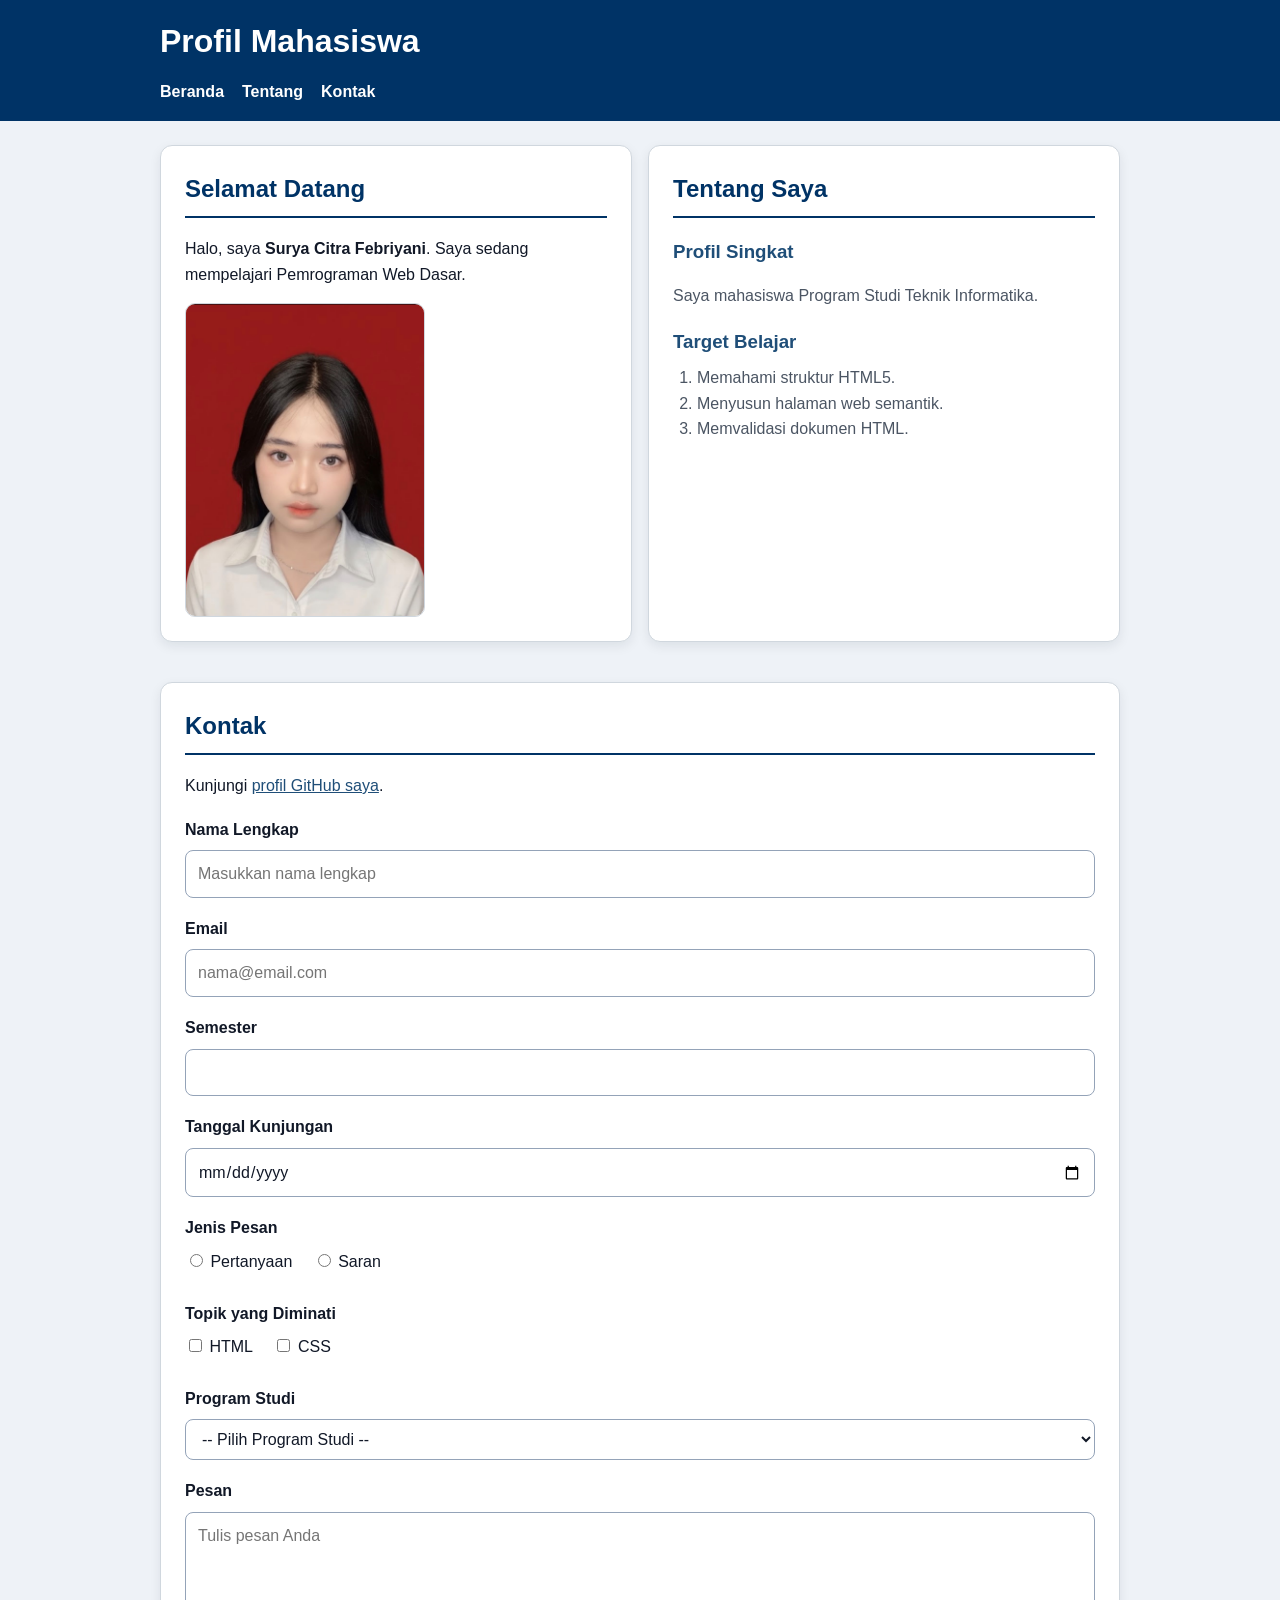
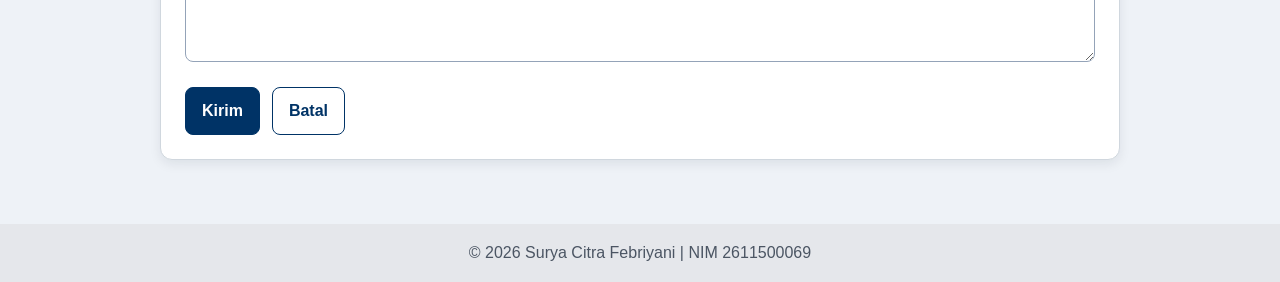
==== pertemuan-05/index.html @ 141464db "Siapkan baseline P5 dari artefak P4" ====
<!DOCTYPE html>
<html lang="id">
  <head>
    <meta charset="UTF-8" />
    <meta name="viewport" content="width=device-width, initial-scale=1.0" />
    <title>Profil Mahasiswa</title>
    <link rel="stylesheet" href="style.css" />
  </head>
  <body>
    <header class="site-header">
      <div class="container">
        <h1>Profil Mahasiswa</h1>
        <nav aria-label="Navigasi utama">
          <ul>
            <li><a href="#home">Beranda</a></li>
            <li><a href="#about">Tentang</a></li>
            <li><a href="#contact">Kontak</a></li>
          </ul>
        </nav>
      </div>
    </header>

    <main class="container">
      <section id="home" class="card">
        <h2>Selamat Datang</h2>
        <p>
          Halo, saya <strong>Surya Citra Febriyani</strong>. Saya sedang mempelajari
          Pemrograman Web Dasar.
        </p>
        <img src="img/foto-profil.jpg.jpeg" alt="Foto profil Surya Citra Febriyani" />
      </section>

      <section id="about" class="card">
        <h2>Tentang Saya</h2>
        <article>
          <h3>Profil Singkat</h3>
          <p>Saya mahasiswa Program Studi Teknik Informatika.</p>

          <h3>Target Belajar</h3>
          <ol>
            <li>Memahami struktur HTML5.</li>
            <li>Menyusun halaman web semantik.</li>
            <li>Memvalidasi dokumen HTML.</li>
          </ol>
        </article>
      </section>

      <section id="contact" class="card">
        <h2>Kontak</h2>
        <p>
          Kunjungi
          <a href="https://github.com/citrafbryy/2611500069-PWD-TI1A-2627O"
            >profil GitHub saya</a
          >.
        </p>

        <form action="index.html" method="get">
          <div class="form-group">
            <label for="nama">Nama Lengkap</label>
            <input
              class="input-form"
              type="text"
              id="nama"
              name="nama"
              placeholder="Masukkan nama lengkap"
              minlength="3"
              maxlength="50"
              required
            />
          </div>

          <div class="form-group">
            <label for="email">Email</label>
            <input
              class="input-form"
              type="email"
              id="email"
              name="email"
              placeholder="nama@email.com"
              required
            />
          </div>

          <div class="form-group">
            <label for="semester">Semester</label>
            <input
              class="input-form"
              type="number"
              id="semester"
              name="semester"
              min="1"
              max="14"
              required
            />
          </div>

          <div class="form-group">
            <label for="tanggal">Tanggal Kunjungan</label>
            <input
              class="input-form"
              type="date"
              id="tanggal"
              name="tanggal"
              required
            />
          </div>

          <div class="form-group radio-group">
            <p>Jenis Pesan</p>
            <label>
              <input
                type="radio"
                name="jenis_pesan"
                value="pertanyaan"
                required
              />
              Pertanyaan
            </label>
            <label>
              <input type="radio" name="jenis_pesan" value="saran" />
              Saran
            </label>
          </div>

          <div class="form-group checkbox-group">
            <p>Topik yang Diminati</p>
            <label>
              <input type="checkbox" name="minat" value="HTML" />
              HTML
            </label>
            <label>
              <input type="checkbox" name="minat" value="CSS" />
              CSS
            </label>
          </div>

          <div class="form-group">
            <label for="prodi">Program Studi</label>
            <select class="input-form" id="prodi" name="prodi" required>
              <option value="">-- Pilih Program Studi --</option>
              <option value="SI">Sistem Informasi</option>
              <option value="TI">Teknik Informatika</option>
            </select>
          </div>

          <div class="form-group">
            <label for="pesan">Pesan</label>
            <textarea
              class="input-form"
              id="pesan"
              name="pesan"
              rows="5"
              maxlength="300"
              placeholder="Tulis pesan Anda"
              required
            ></textarea>
          </div>

          <div class="button-row">
            <button type="submit">Kirim</button>
            <button type="reset" class="secondary">Batal</button>
          </div>
        </form>
      </section>
    </main>

    <footer class="site-footer">
      <div class="container">
        <p>&copy; 2026 Surya Citra Febriyani | NIM 2611500069</p>
      </div>
    </footer>
  </body>
</html>
---- pertemuan-05/style.css ----
:root {
  --primary: #003366;
  --secondary: #1f4e78;
  --background: #eef2f7;
  --surface: #ffffff;
  --border: #d0d7de;
  --text: #111827;
  --muted: #4b5563;
  --shadow: rgba(15, 23, 42, 0.08);
}

* {
  box-sizing: border-box;
}

body {
  margin: 0;
  color: var(--text);
  background: var(--background);
  font-family: Arial, sans-serif;
  line-height: 1.6;
}

.container {
  width: min(960px, 90%);
  margin: 0 auto;
}

.site-header {
  padding: 16px 0;
  color: var(--surface);
  background: var(--primary);
}

.site-header h1 {
  margin: 0 0 12px;
  font-size: 2rem;
}

.site-header nav ul {
  display: flex;
  flex-wrap: wrap;
  gap: 18px;
  margin: 0;
  padding: 0;
  list-style: none;
}

.site-header a {
  color: inherit;
  font-weight: 600;
  text-decoration: none;
}

.site-header a:hover,
.site-header a:focus-visible {
  text-decoration: underline;
}

main {
  display: grid;
  grid-template-columns: 1fr;
  gap: 16px;
  padding: 24px 0 40px;
}

#contact {
  grid-column: 1 / -1;
}

.card {
  margin-bottom: 24px;
  padding: 24px;
  border: 1px solid var(--border);
  border-radius: 12px;
  background: var(--surface);
  box-shadow: 0 4px 12px var(--shadow);
}

.card h2 {
  margin: 0 0 18px;
  padding-bottom: 8px;
  border-bottom: 2px solid var(--primary);
  color: var(--primary);
}

.card h3 {
  margin-bottom: 8px;
  color: var(--secondary);
}

#home img {
  display: block;
  width: 240px;
  max-width: 100%;
  height: auto;
  margin-top: 12px;
  border: 1px solid var(--border);
  border-radius: 10px;
}

#about p,
#about li {
  color: var(--muted);
}

#about ol {
  margin: 8px 0 0;
  padding-left: 24px;
}

#contact a {
  color: var(--secondary);
}

form {
  margin-top: 18px;
}

.form-group {
  margin-bottom: 18px;
}

.form-group > label,
.form-group > p {
  display: block;
  margin: 0 0 8px;
  font-weight: 700;
}

.radio-group label,
.checkbox-group label {
  display: inline-block;
  margin-right: 16px;
  font-weight: 400;
}

.input-form {
  width: 100%;
  padding: 10px 12px;
  border: 1px solid #94a3b8;
  border-radius: 8px;
  color: var(--text);
  background: var(--surface);
  font: inherit;
}

.input-form:focus-visible {
  border-color: var(--primary);
  outline: 2px solid rgba(0, 51, 102, 0.2);
  outline-offset: 1px;
}

#contact textarea {
  min-height: 120px;
  resize: vertical;
}

.button-row {
  display: flex;
  flex-wrap: wrap;
  gap: 12px;
}

button {
  padding: 10px 16px;
  border: 1px solid var(--primary);
  border-radius: 8px;
  color: var(--surface);
  background: var(--primary);
  font: inherit;
  font-weight: 700;
  cursor: pointer;
}

button:hover {
  background: var(--secondary);
}

button:focus-visible {
  outline: 2px solid var(--secondary);
  outline-offset: 2px;
}

button.secondary {
  color: var(--primary);
  background: var(--surface);
}

button.secondary:hover {
  background: var(--background);
}

.site-footer {
  padding: 16px 0;
  color: var(--muted);
  background: #e5e7eb;
  text-align: center;
}

.site-footer p {
  margin: 0;
}

@media (max-width: 600px) {
  .site-header h1 {
    font-size: 1.5rem;
  }

  .card {
    padding: 18px;
  }
}

@media (min-width: 768px) {
  main {
    grid-template-columns: repeat(2, minmax(0, 1fr));
  }
}
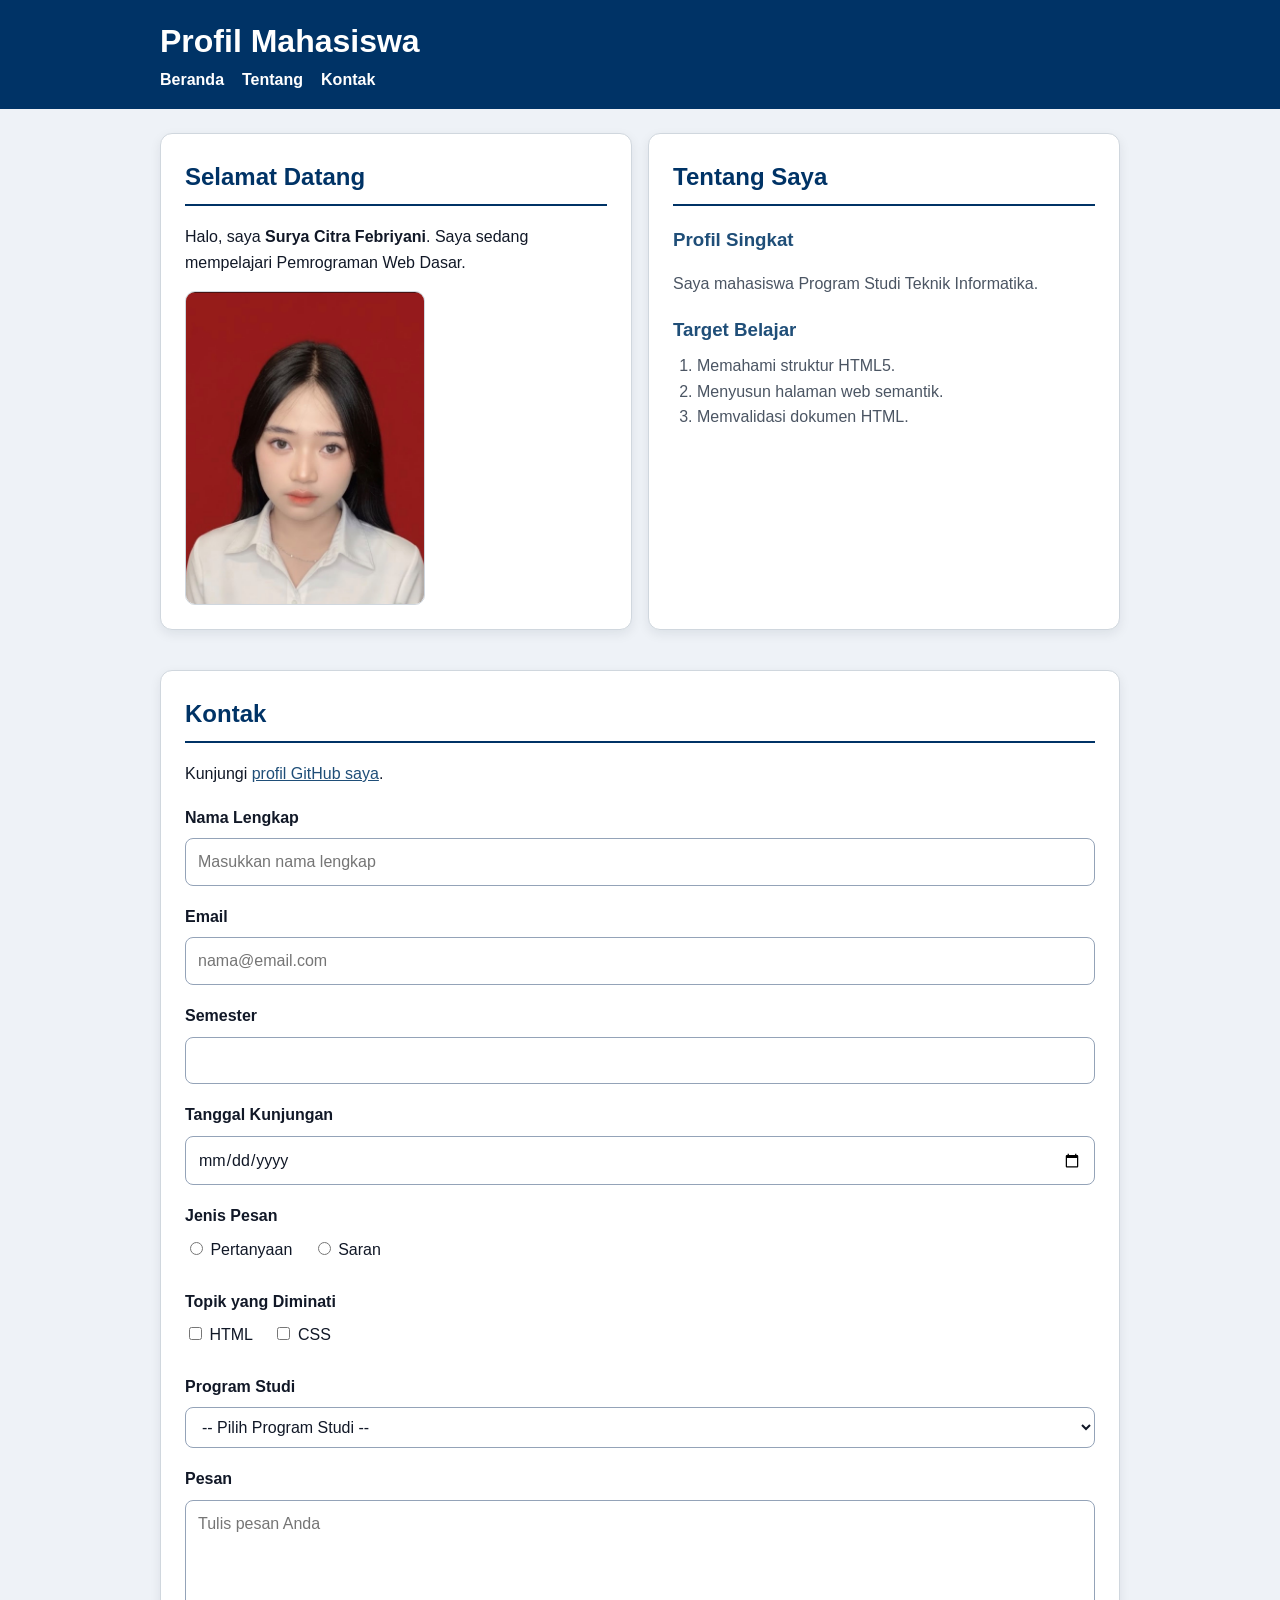
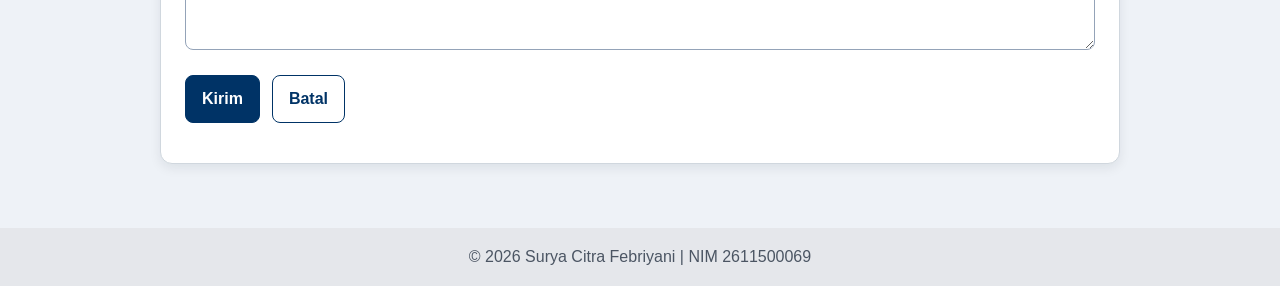
==== commit 6d3f6aec: "pengujian komentar, echo, tag dasar PHP" ====
--- a/pertemuan-05/index.html
+++ b/pertemuan-05/index.html
@@ -1,4 +1,4 @@
-<!DOCTYPE html>
+<!doctype html>
 <html lang="id">
   <head>
     <meta charset="UTF-8" />
@@ -9,9 +9,21 @@
   <body>
     <header class="site-header">
       <div class="container">
-        <h1>Profil Mahasiswa</h1>
+        <div class="header-top">
+          <h1>Profil Mahasiswa</h1>
+          <button
+            class="nav-toggle"
+            id="navToggle"
+            type="button"
+            aria-label="Buka navigasi"
+            aria-controls="navMenu"
+            aria-expanded="false"
+          >
+            &#9776;
+          </button>
+        </div>
         <nav aria-label="Navigasi utama">
-          <ul>
+          <ul id="navMenu">
             <li><a href="#home">Beranda</a></li>
             <li><a href="#about">Tentang</a></li>
             <li><a href="#contact">Kontak</a></li>
@@ -24,10 +36,13 @@
       <section id="home" class="card">
         <h2>Selamat Datang</h2>
         <p>
-          Halo, saya <strong>Surya Citra Febriyani</strong>. Saya sedang mempelajari
-          Pemrograman Web Dasar.
+          Halo, saya <strong>Surya Citra Febriyani</strong>. Saya sedang
+          mempelajari Pemrograman Web Dasar.
         </p>
-        <img src="img/foto-profil.jpg.jpeg" alt="Foto profil Surya Citra Febriyani" />
+        <img
+          src="img/foto-profil.jpeg"
+          alt="Foto profil Surya Citra Febriyani"
+        />
       </section>
 
       <section id="about" class="card">
@@ -54,7 +69,7 @@
           >.
         </p>
 
-        <form action="index.html" method="get">
+        <form id="contactForm" action="index.html" method="get" novalidate>
           <div class="form-group">
             <label for="nama">Nama Lengkap</label>
             <input
@@ -160,6 +175,8 @@
             <button type="submit">Kirim</button>
             <button type="reset" class="secondary">Batal</button>
           </div>
+
+          <p id="formFeedback" role="status" aria-live="polite"></p>
         </form>
       </section>
     </main>
@@ -169,5 +186,6 @@
         <p>&copy; 2026 Surya Citra Febriyani | NIM 2611500069</p>
       </div>
     </footer>
+    <script src="script.js"></script>
   </body>
 </html>
--- a/pertemuan-05/style.css
+++ b/pertemuan-05/style.css
@@ -32,18 +32,47 @@
   background: var(--primary);
 }
 
+.header-top {
+  display: flex;
+  align-items: center;
+  justify-content: space-between;
+  gap: 16px;
+}
+
 .site-header h1 {
-  margin: 0 0 12px;
+  margin: 0;
   font-size: 2rem;
 }
 
-.site-header nav ul {
-  display: flex;
-  flex-wrap: wrap;
-  gap: 18px;
+.nav-toggle {
+  display: block;
+  padding: 4px 10px;
+  border: 1px solid rgba(255, 255, 255, 0.4);
+  border-radius: 8px;
+  color: inherit;
+  background: transparent;
+  font-size: 1.6rem;
+  line-height: 1;
+  cursor: pointer;
+}
+
+.nav-toggle:focus-visible {
+  outline: 2px solid var(--surface);
+  outline-offset: 2px;
+}
+
+#navMenu {
+  display: none;
   margin: 0;
   padding: 0;
   list-style: none;
+}
+
+#navMenu.nav-open {
+  display: flex;
+  flex-direction: column;
+  gap: 12px;
+  margin-top: 16px;
 }
 
 .site-header a {
@@ -191,6 +220,19 @@
   background: var(--background);
 }
 
+#formFeedback {
+  margin: 16px 0 0;
+  font-weight: 700;
+}
+
+.form-feedback-error {
+  color: #c62828;
+}
+
+.form-feedback-success {
+  color: #2e7d32;
+}
+
 .site-footer {
   padding: 16px 0;
   color: var(--muted);
@@ -216,4 +258,16 @@
   main {
     grid-template-columns: repeat(2, minmax(0, 1fr));
   }
-}
+
+  .nav-toggle {
+    display: none;
+  }
+
+  #navMenu,
+  #navMenu.nav-open {
+    display: flex;
+    flex-wrap: wrap;
+    gap: 18px;
+    margin-top: 0;
+  }
+}
